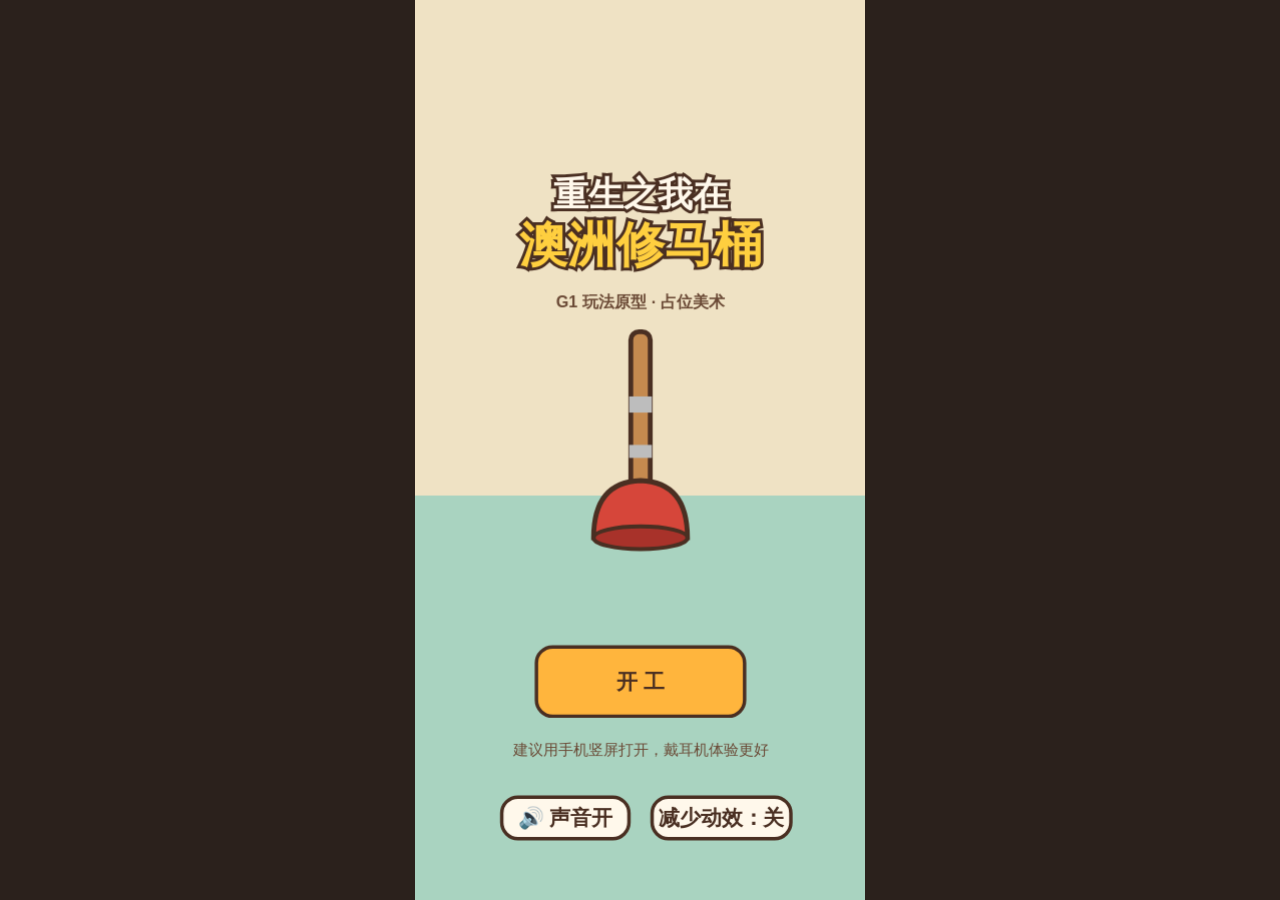
==== index.html @ 1138a99c "G1 原型：四单维修流程" ====
<!DOCTYPE html>
<html lang="zh-CN"><head><meta charset="utf-8">
<meta name="viewport" content="width=device-width,initial-scale=1,maximum-scale=1,user-scalable=no,viewport-fit=cover">
<meta name="apple-mobile-web-app-capable" content="yes">
<title>重生之我在澳洲修马桶 · G1 原型</title>
<style>
html,body{margin:0;height:100%;background:#2b211c;overflow:hidden;overscroll-behavior:none;touch-action:none;-webkit-user-select:none;user-select:none;-webkit-touch-callout:none}
canvas{display:block;margin:0 auto;touch-action:none}
</style></head><body><canvas id="c"></canvas>
<script src="src/game.js"></script></body></html>
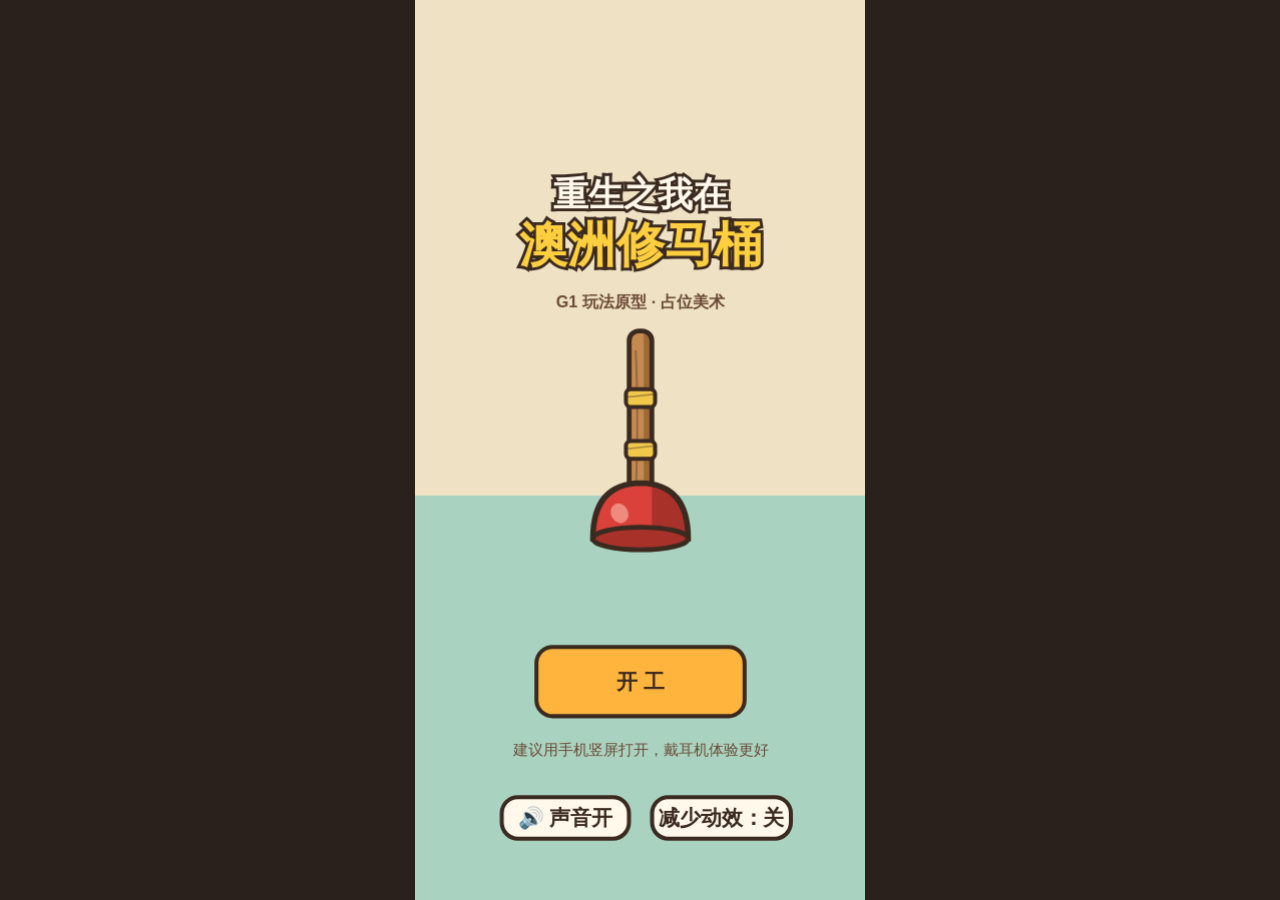
==== commit 7d3a5116: "打电话问老钱：按 economy.json 触发（选错2次/闲置12秒/耐心过半）、每单1次、每天首次免费，老钱台词+工具高亮+堵点轮廓；广告抽象层 src/ads.js（wx/tt/网页假广告）；d" ====
--- a/index.html
+++ b/index.html
@@ -7,4 +7,4 @@
 html,body{margin:0;height:100%;background:#2b211c;overflow:hidden;overscroll-behavior:none;touch-action:none;-webkit-user-select:none;user-select:none;-webkit-touch-callout:none}
 canvas{display:block;margin:0 auto;touch-action:none}
 </style></head><body><canvas id="c"></canvas>
-<script src="src/game.js"></script></body></html>
+<script src="src/ads.js"></script><script src="src/game.js"></script></body></html>
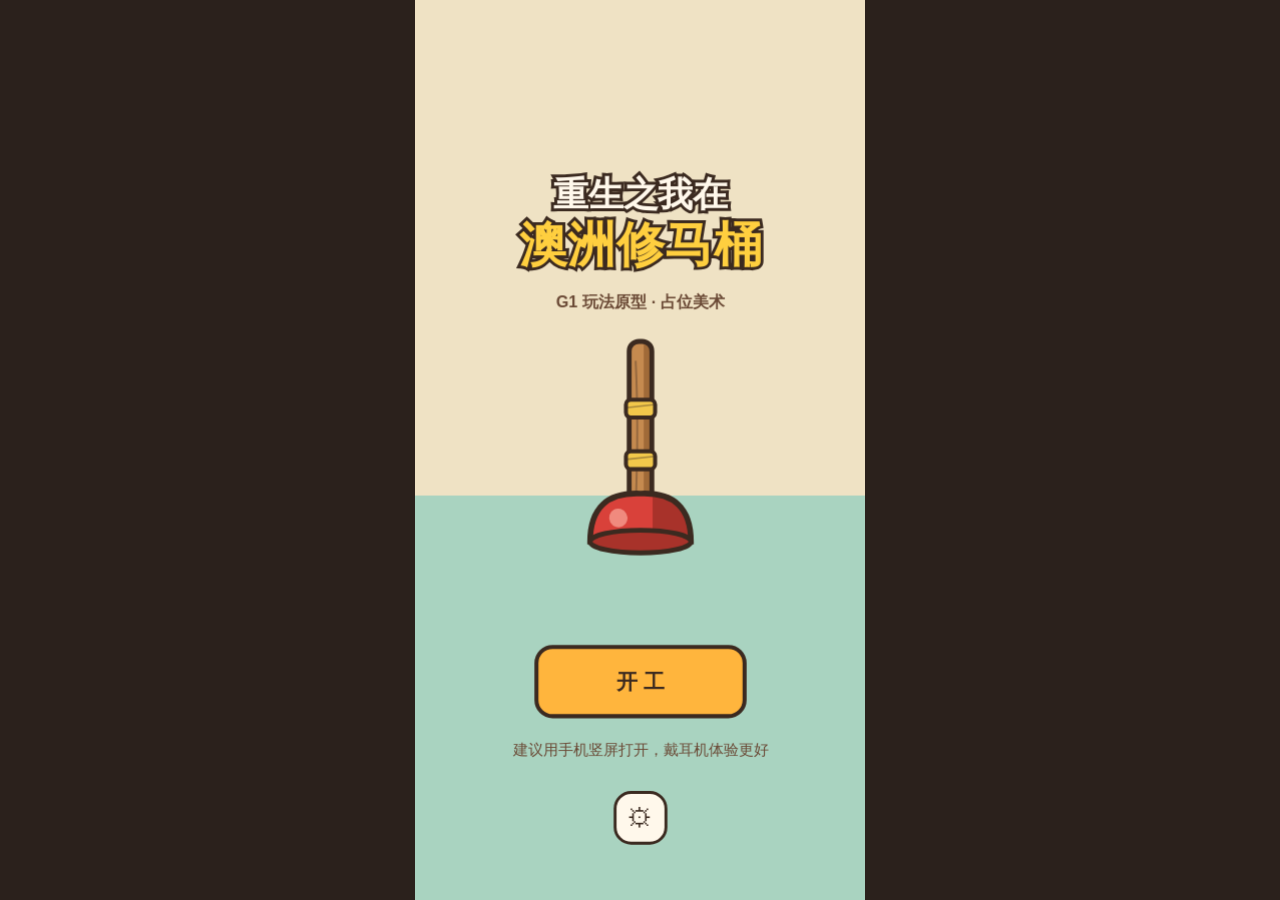
==== commit 4b9ff6eb: "G2 骨架：营业日、接单板、开门亮相占位、第5单、王阿姨门锁与赵姐转介绍；docs/architecture.md" ====
--- a/index.html
+++ b/index.html
@@ -7,4 +7,4 @@
 html,body{margin:0;height:100%;background:#2b211c;overflow:hidden;overscroll-behavior:none;touch-action:none;-webkit-user-select:none;user-select:none;-webkit-touch-callout:none}
 canvas{display:block;margin:0 auto;touch-action:none}
 </style></head><body><canvas id="c"></canvas>
-<script src="src/ads.js"></script><script src="src/game.js"></script></body></html>
+<script src="src/ads.js"></script><script src="src/game.js"></script><script src="src/g2.js"></script></body></html>
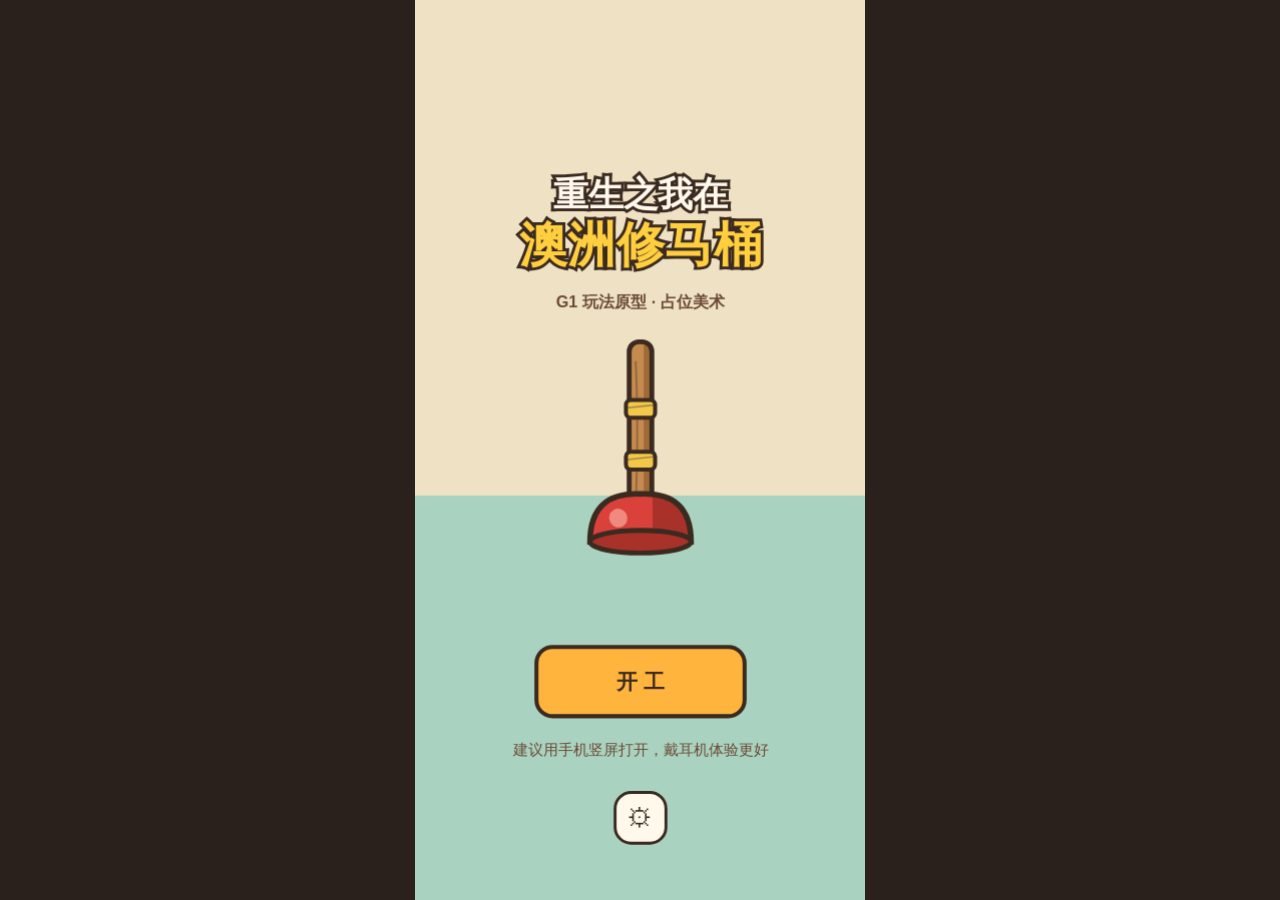
==== commit 7e30c6bc: "经济改造（耐心/星级/打赏/工钱翻倍）+ 接第1批正式素材 + HUD按ui-spec v1.1" ====
--- a/index.html
+++ b/index.html
@@ -7,4 +7,4 @@
 html,body{margin:0;height:100%;background:#2b211c;overflow:hidden;overscroll-behavior:none;touch-action:none;-webkit-user-select:none;user-select:none;-webkit-touch-callout:none}
 canvas{display:block;margin:0 auto;touch-action:none}
 </style></head><body><canvas id="c"></canvas>
-<script src="src/ads.js"></script><script src="src/game.js"></script><script src="src/g2.js"></script></body></html>
+<script src="src/ads.js"></script><script src="src/game.js"></script><script src="src/g2.js"></script><script src="src/art.js"></script></body></html>
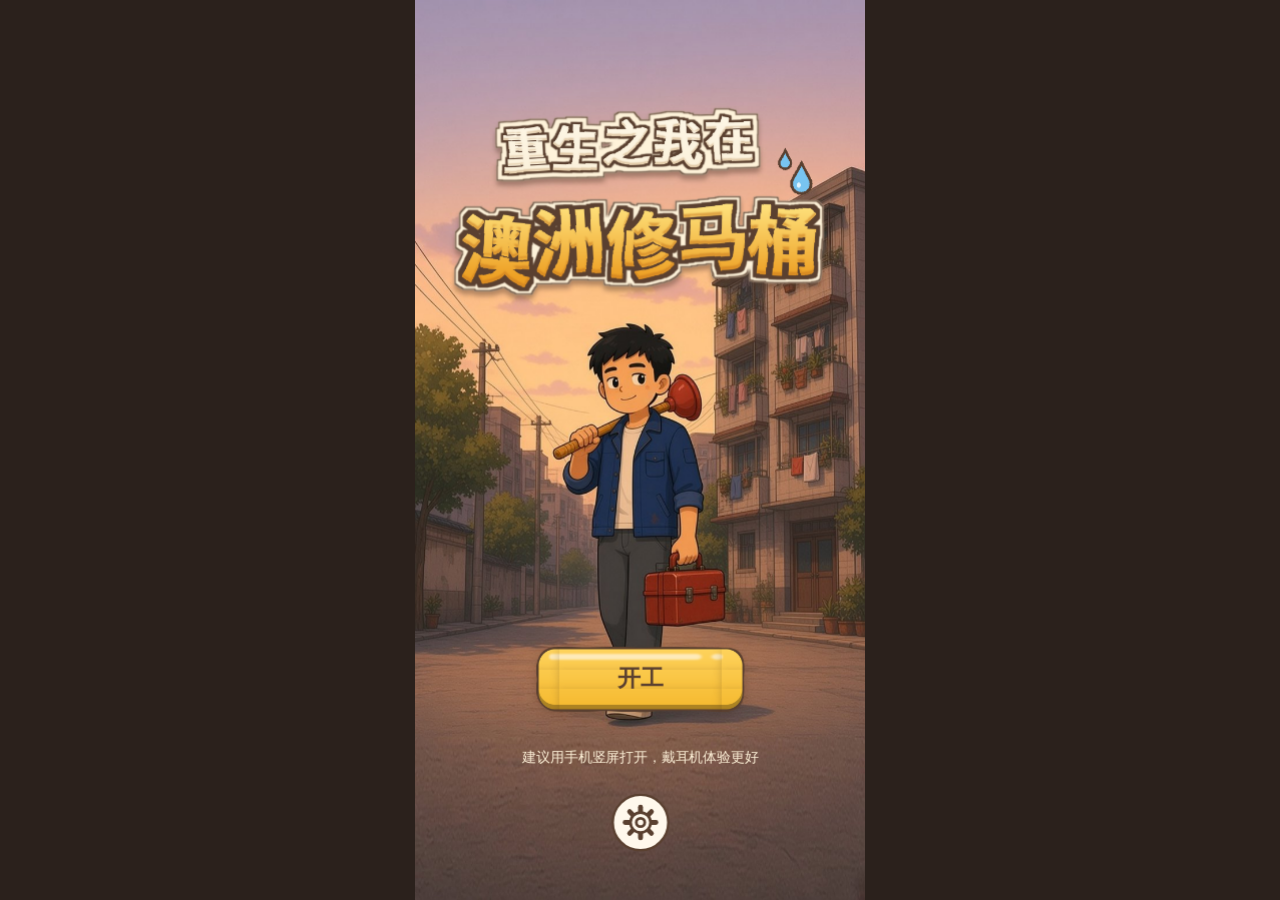
==== commit 4fc0e73e: "开发：Wen 14:21 反馈落地——fx.js 组件（HUD/气泡/通知条从手机弹出/三层引导线/节奏圈读 orders.json/疏通进度条），bowl_geometry_v2 积水与落点，过场 " ====
--- a/index.html
+++ b/index.html
@@ -7,4 +7,5 @@
 html,body{margin:0;height:100%;background:#2b211c;overflow:hidden;overscroll-behavior:none;touch-action:none;-webkit-user-select:none;user-select:none;-webkit-touch-callout:none}
 canvas{display:block;margin:0 auto;touch-action:none}
 </style></head><body><canvas id="c"></canvas>
-<script src="src/ads.js"></script><script src="src/game.js"></script><script src="src/g2.js"></script><script src="src/art.js"></script></body></html>
+<script src="src/ads.js"></script><script src="src/game.js"></script><script src="src/g2.js"></script><script src="src/art.js"></script>
+<script src="src/fx.js"></script></body></html>
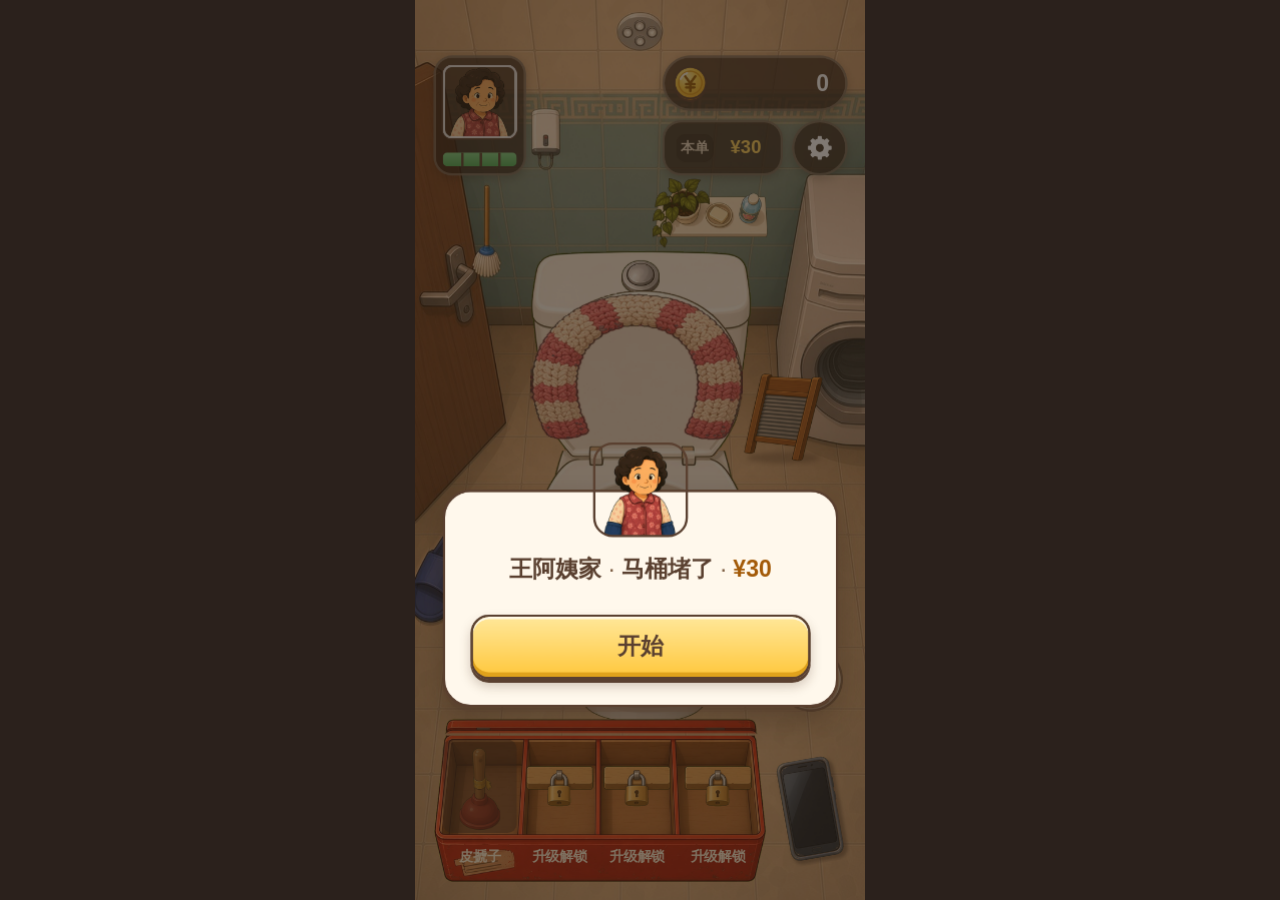
==== commit c5063cc0: "开局 v1.5 首轮：首次启动直进 o1、S1 头像气泡（v15 九宫格+折行规则）、S2 任务卡、S3 冲水提示+手指、S4 慌气泡+shock 表情、S5 拖工具手指、S6 节奏提示+新手放宽、S" ====
--- a/index.html
+++ b/index.html
@@ -8,4 +8,4 @@
 canvas{display:block;margin:0 auto;touch-action:none}
 </style></head><body><canvas id="c"></canvas>
 <script src="src/ads.js"></script><script src="src/game.js"></script><script src="src/g2.js"></script><script src="src/art.js"></script>
-<script src="src/fx.js"></script></body></html>
+<script src="src/fx.js"></script><script src="src/onboard.js"></script></body></html>
